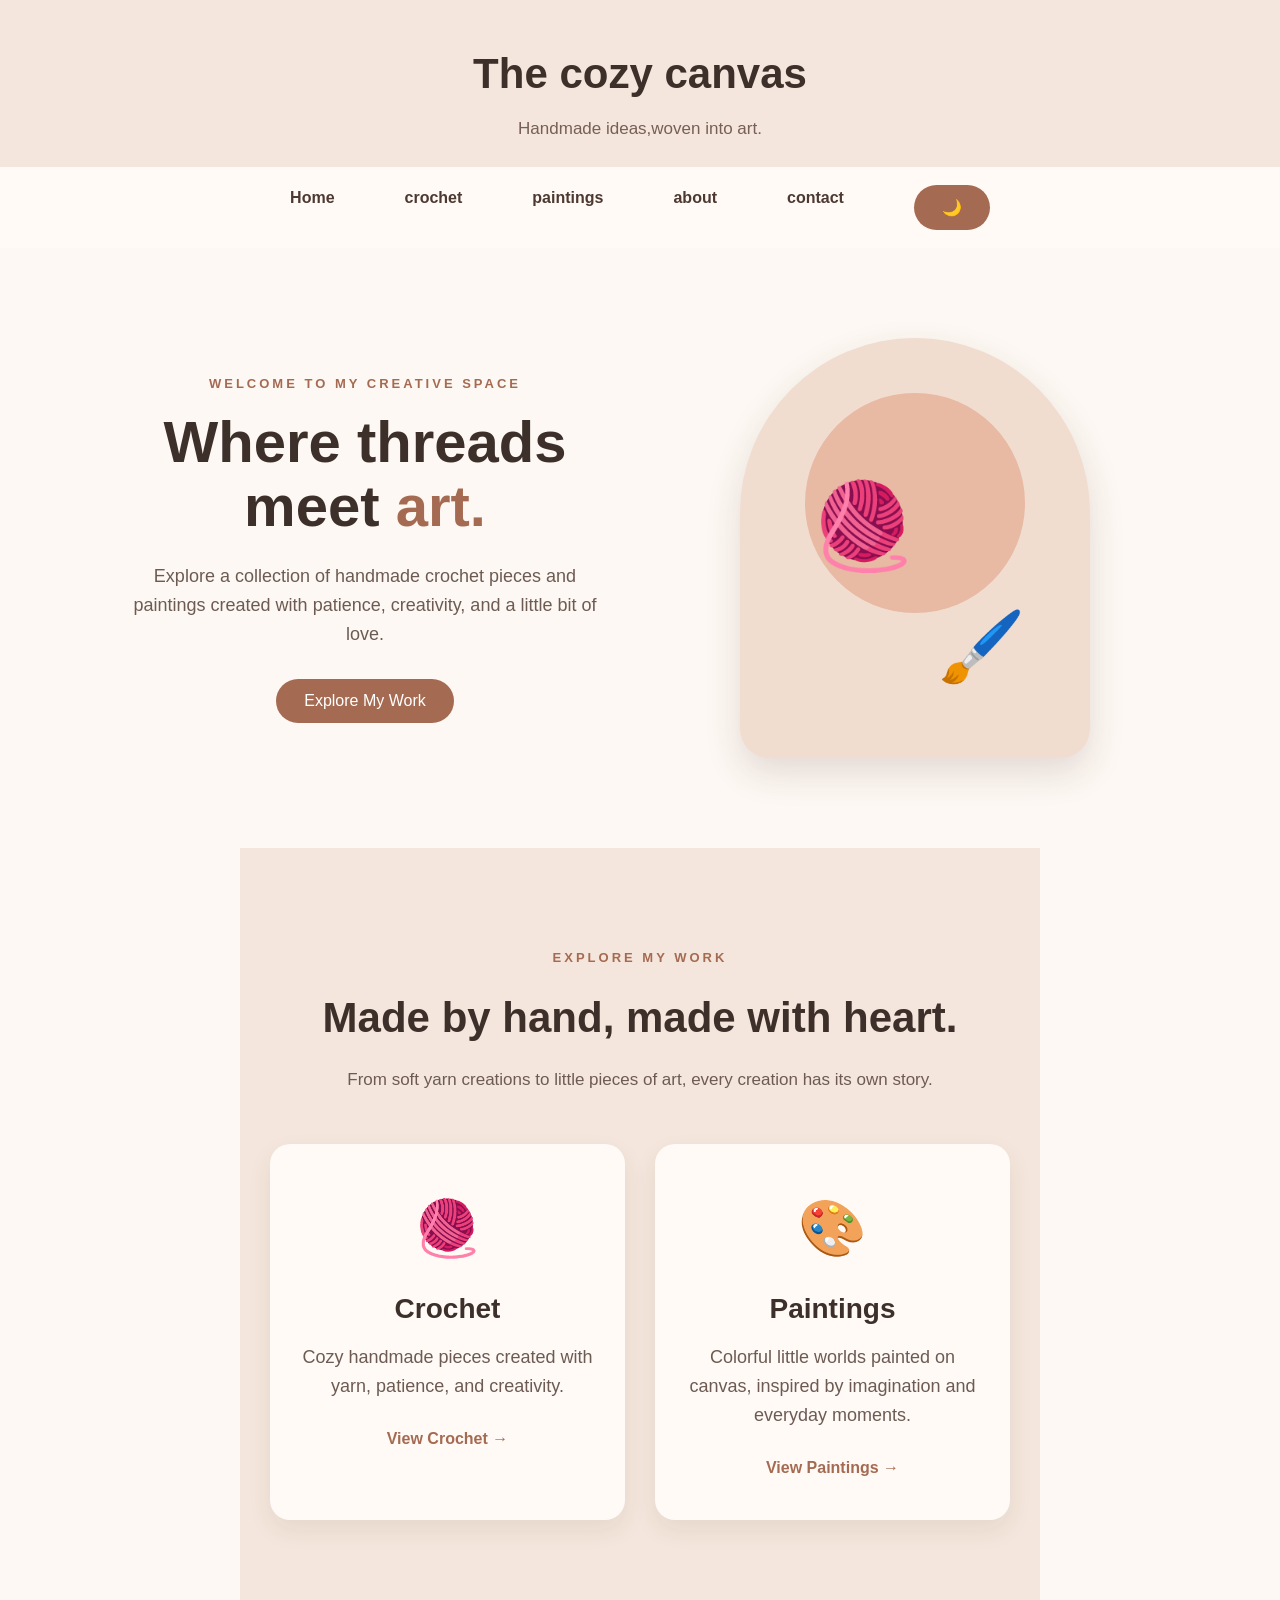
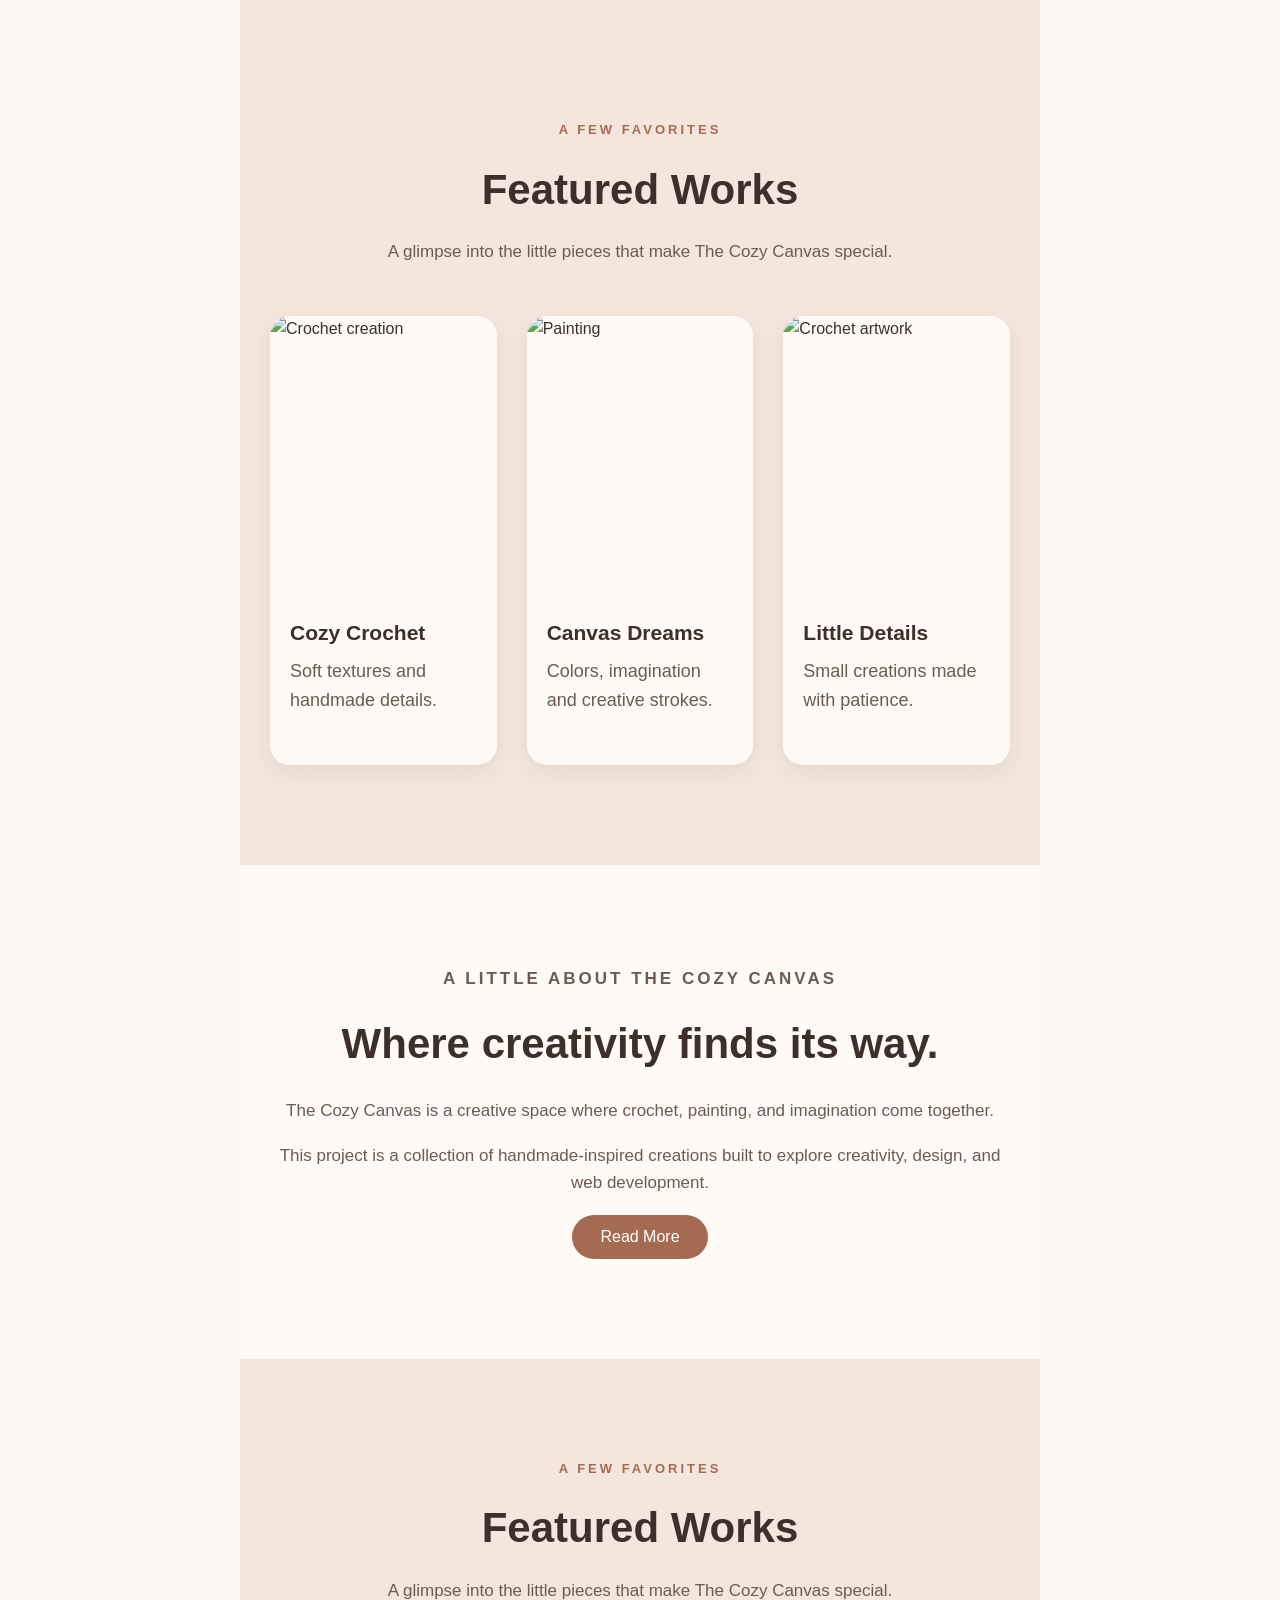
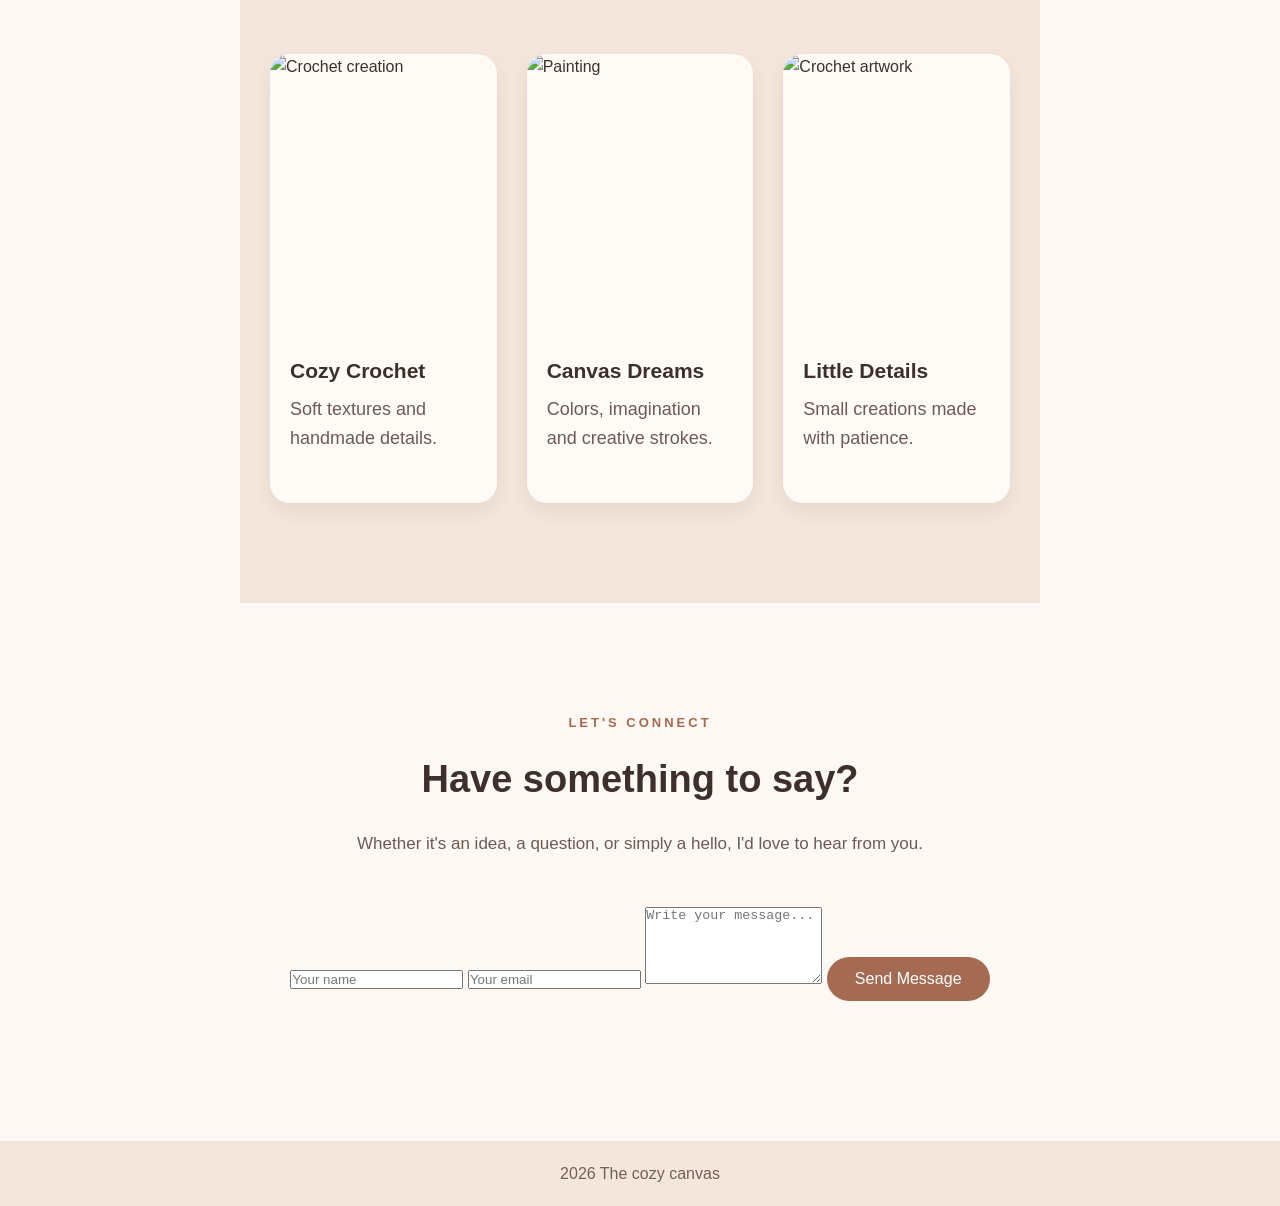
==== index.html @ 2fbc09f1 "Add files via upload" ====
<!DOCTYPE html>
<html lang="en">
<head>
    <meta charset="UTF-8">
    <meta name="viewport" content="width=device-width, initial-scale=1.0">
    <title>The cozy canvas</title>
   <link rel="stylesheet" href="style.css"

</head>
<body>
    <header>
        <h1>The cozy canvas</h1>
        <p>Handmade ideas,woven into art.</p>
    </header>

     <nav>
        <a href="#">Home</a>
            <br>
        <a href="#">crochet</a>
        <br>
        <a href="#">paintings</a>
        <br>
        <a href="#">about</a>
        <br>
        <a href="#">contact</a>
        <br>
        <button id="darkModeButton">🌙</button>
     </nav>
     <main>
          

    <section class="hero">

        <div class="hero-text">
            <p class="small-heading">WELCOME TO MY CREATIVE SPACE</p>

            <h2>Where threads meet <span>art.</span></h2>

            <p>
                Explore a collection of handmade crochet pieces
                and paintings created with patience, creativity,
                and a little bit of love.
            </p>

            <button>Explore My Work</button>
        </div>

        <div class="hero-visual">
            <div class="art-card">
                <div class="circle"></div>
                <div class="yarn">🧶</div>
                <div class="brush">🖌️</div>
            </div>
        </div>

    </section>

     <section class="creations">

    <p class="small-heading">EXPLORE MY WORK</p>

    <h2>Made by hand, made with heart.</h2>

    <p class="section-intro">
        From soft yarn creations to little pieces of art,
        every creation has its own story.
    </p>

    <div class="creation-cards">

        <div class="creation-card">
            <div class="card-icon">🧶</div>

            <h3>Crochet</h3>

            <p>
                Cozy handmade pieces created with yarn,
                patience, and creativity.
            </p>

            <a href="crochet.html">View Crochet →</a>
        </div>


        <div class="creation-card">
            <div class="card-icon">🎨</div>

            <h3>Paintings</h3>

            <p>
                Colorful little worlds painted on canvas,
                inspired by imagination and everyday moments.
            </p>

            <a href="paintings.html">View Paintings →</a>
        </div>

    </div>

</section>
<section class="featured">

    <p class="small-heading">A FEW FAVORITES</p>

    <h2>Featured Works</h2>

    <p class="section-intro">
        A glimpse into the little pieces that make
        The Cozy Canvas special.
    </p>

    <div class="featured-grid">

        <div class="featured-card">
            <img src="images/shelter-nvU0TjYQoBY-unsplash.jpg" alt="Crochet creation">

            <div class="featured-info">
                <h3>Cozy Crochet</h3>
                <p>Soft textures and handmade details.</p>
            </div>
        </div>


        <div class="featured-card">
            <img src="images/shannia-christanty-ci1YaaXscJw-unsplash.jpg" alt="Painting">

            <div class="featured-info">
                <h3>Canvas Dreams</h3>
                <p>Colors, imagination and creative strokes.</p>
            </div>
        </div>


        <div class="featured-card">
            <img src="images/image.png" alt="Crochet artwork">

            <div class="featured-info">
                <h3>Little Details</h3>
                <p>Small creations made with patience.</p>
            </div>
        </div>

    </div>

</section>
<section class="about">

    <div class="about-content">

        <p class="small-heading">A LITTLE ABOUT THE COZY CANVAS</p>

        <h2>Where creativity finds its way.</h2>

        <p>
            The Cozy Canvas is a creative space where crochet,
            painting, and imagination come together.
        </p>

        <p>
            This project is a collection of handmade-inspired
            creations built to explore creativity, design,
            and web development.
        </p>

        <button id="aboutButton">Read More</button>

        <p id="aboutMore" class="hidden-text">
            Every piece has its own character, and every design
            begins with a simple idea. The Cozy Canvas is about
            enjoying the process of creating something beautiful
            from scratch.
        </p>

    </div>

</section>
<section class="featured">

    <p class="small-heading">A FEW FAVORITES</p>

    <h2>Featured Works</h2>

    <p class="section-intro">
        A glimpse into the little pieces that make
        The Cozy Canvas special.
    </p>

    <div class="featured-grid">

        <div class="featured-card">
            <img src="images/hasnain-ayaz-eFxOn36fEMc-unsplash.jpg" alt="Crochet creation">

            <div class="featured-info">
                <h3>Cozy Crochet</h3>
                <p>Soft textures and handmade details.</p>
            </div>
        </div>

        <div class="featured-card">
            <img src="images/shannia-christanty-ci1YaaXscJw-unsplash.jpg" alt="Painting">

            <div class="featured-info">
                <h3>Canvas Dreams</h3>
                <p>Colors, imagination and creative strokes.</p>
            </div>
        </div>

        <div class="featured-card">
            <img src="images/image.png" alt="Crochet artwork">

            <div class="featured-info">
                <h3>Little Details</h3>
                <p>Small creations made with patience.</p>
            </div>
        </div>

    </div>

</section>
<section class="contact">

    <p class="small-heading">LET'S CONNECT</p>

    <h2>Have something to say?</h2>

    <p class="section-intro">
        Whether it's an idea, a question, or simply a hello,
        I'd love to hear from you.
    </p>

    <form id="contactForm">

        <input
            type="text"
            id="name"
            placeholder="Your name"
            required
        >

        <input
            type="email"
            id="email"
            placeholder="Your email"
            required
        >

        <textarea
            id="message"
            placeholder="Write your message..."
            rows="5"
            required
        ></textarea>

        <button type="submit">Send Message</button>

    </form>

    <p id="formMessage"></p>

</section>

     </main>
<footer>
    <p>2026 The cozy canvas</p>
</footer>
<script src="script.js"></script>
</body>
</html>
---- style.css ----
*{
    margin:0;
    padding:0;
    box-sizing:border-box;
}

body {
       font-family:Arial, sans-serif;
       background-color: #fdf8f3;
       color: #3d302b;
       line-height:1.6 ;

}

header{
        text-align:center;
        padding:40px 20px 25px;
        background-color:#f4e6dc;
}

header h1{
    font-size: 42px;
    margin-bottom:8px;

}

header  p {
    font-size: 17px;
    color:#765f55;
}
 
nav{
    display: flex;
    justify-content: center;
    gap: 35px;
    padding:18px ;
    background-color: #fffaf6;
    border-bottom: 1px solid #eadbd();
}
   
nav a {
      text-decoration: none;
      color: #4d3932;
      font-weight: bold;
}

nav a:hover {
      color:#a56b52;

}

main {
    min-height: 500px;
}

main section {
    text-align: center;
    max-width: 800px;
    margin: auto;
    padding: 110px 20px;
}

main h2 {
    font-size: 38px;
    margin-bottom: 20px;
}

main p {
    font-size: 18px;
    color: #6d5b53;
    margin-bottom: 30px;
}

/* Button */
button {
    padding: 13px 28px;
    border: none;
    border-radius: 25px;
    background-color: #a56b52;
    color: white;
    font-size: 16px;
    cursor: pointer;
}

button:hover {
    background-color: #84533f;
}

/* Footer */
footer {
    text-align: center;
    padding: 20px;
    background-color: #f4e6dc;
    color: #765f55;
}

/* Hero section */

.hero {
    max-width: 1100px;
    margin: auto;
    min-height: 600px;
    padding: 80px 30px;

    display: flex;
    align-items: center;
    justify-content: space-between;
    gap: 60px;
}

.hero-text {
    flex: 1;
}

.small-heading {
    font-size: 13px;
    letter-spacing: 3px;
    color: #a56b52;
    font-weight: bold;
    margin-bottom: 15px;
}

.hero-text h2 {
    font-size: 58px;
    line-height: 1.1;
    margin-bottom: 25px;
}

.hero-text h2 span {
    color: #a56b52;
}

.hero-text > p:not(.small-heading) {
    max-width: 500px;
    font-size: 18px;
    margin-bottom: 30px;
}

/* Visual */

.hero-visual {
    flex: 1;
    display: flex;
    justify-content: center;
}

.art-card {
    width: 350px;
    height: 420px;
    background-color: #f1ddd0;
    border-radius: 180px 180px 30px 30px;
    position: relative;
    overflow: hidden;
    box-shadow: 0 15px 35px rgba(80, 50, 40, 0.15);
}

.circle {
    width: 220px;
    height: 220px;
    background-color: #e8b9a3;
    border-radius: 50%;
    position: absolute;
    top: 55px;
    left: 65px;
}

.yarn {
    position: absolute;
    font-size: 85px;
    top: 120px;
    left: 70px;
}

.brush {
    position: absolute;
    font-size: 70px;
    bottom: 55px;
    right: 65px;
}

/* Creations section */

.creations {
    text-align: center;
    padding: 100px 30px;
    background-color: #f4e6dc;
}

.creations h2 {
    font-size: 42px;
    margin-bottom: 15px;
}

.section-intro {
    max-width: 600px;
    margin: 0 auto 50px;
    color: #6d5b53;
    font-size: 17px;
}

.creation-cards {
    max-width: 900px;
    margin: auto;

    display: flex;
    justify-content: center;
    gap: 30px;
}

.creation-card {
    background-color: #fffaf6;
    width: 380px;
    padding: 40px 30px;

    border-radius: 20px;

    box-shadow: 0 10px 25px rgba(80, 50, 40, 0.08);

    transition: transform 0.3s ease;
}

.creation-card:hover {
    transform: translateY(-8px);
}

.card-icon {
    font-size: 55px;
    margin-bottom: 15px;
}

.creation-card h3 {
    font-size: 28px;
    margin-bottom: 12px;
}

.creation-card p {
    color: #6d5b53;
    margin-bottom: 25px;
}

.creation-card a {
    color: #a56b52;
    text-decoration: none;
    font-weight: bold;
}

.creation-card a:hover {
    text-decoration: underline;
}

.gallery img {
      width: 100%;
      height:280px;
      object-fit:cover;
      border-radius:15px;
}

.gallery img {
      width: 100%;
      height:280px;
      object-fit:cover;
      border-radius:15px;
}

/* Gallery layout */

.gallery {
    max-width: 1100px;
    margin: 50px auto;

    display: grid;
    grid-template-columns: repeat(3, 1fr);
    gap: 30px;
}



/* Gallery card */

.gallery-item {
    background-color: #fffaf6;
    border-radius: 20px;
    overflow: hidden;

    box-shadow: 0 8px 20px rgba(80, 50, 40, 0.08);

    transition: transform 0.35s ease,
                box-shadow 0.35s ease;
}

/* Image container */

.gallery-item img {
    width: 100%;
    height: 280px;
    object-fit: cover;

    display: block;

    transition: transform 0.5s ease;
}

/* Card text */

.gallery-item h3 {
    padding: 20px 15px;
    margin: 0;

    font-size: 20px;
    text-align: center;
}

/* Hover effect */

.gallery-item:hover {
    transform: translateY(-8px);

    box-shadow: 0 18px 35px rgba(80, 50, 40, 0.16);
}

.gallery-item:hover img {
    transform: scale(1.06);
}

/* About section */

.about {
    padding: 100px 30px;
    background-color: #fffaf6;
}

.about-content {
    max-width: 800px;
    margin: auto;
    text-align: center;
}

.about h2 {
    font-size: 42px;
    margin-bottom: 20px;
}

.about p {
    color: #6d5b53;
    font-size: 17px;
    margin-bottom: 18px;
}

.hidden-text {
    display: none;
}

.hidden-text.show {
    display: block;
}

/* Mobile responsive design */

@media (max-width: 768px) {

    /* Header */

    header {
        padding: 30px 15px 20px;
    }

    header h1 {
        font-size: 32px;
    }
    @media (max-width: 768px) {

    .featured {
        padding: 70px 20px;
    }

    .featured h2 {
        font-size: 32px;
    }

    .featured-grid {
        grid-template-columns: 1fr;
    }

}

    /* Navigation */

    nav {
        gap: 15px;
        flex-wrap: wrap;
        padding: 15px 10px;
    }

    nav a {
        font-size: 14px;
    }

    /* Hero */

    .hero {
        flex-direction: column;
        text-align: center;
        padding: 60px 20px;
        gap: 40px;
    }

    .hero-text h2 {
        font-size: 42px;
    }

    .hero-text > p:not(.small-heading) {
        font-size: 16px;
    }

    .hero-visual {
        width: 100%;
    }

    .art-card {
        width: 280px;
        height: 340px;
    }

    /* Creations */

    .creations {
        padding: 70px 20px;
    }

    .creations h2 {
        font-size: 32px;
    }

    .creation-cards {
        flex-direction: column;
        align-items: center;
    }

    .creation-card {
        width: 100%;
        max-width: 380px;
    }

    /* About */

    .about {
        padding: 70px 20px;
    }

    .about h2 {
        font-size: 32px;
    }

}

/* Gallery Design */

.gallery {
    max-width: 1100px;
    margin: 50px auto;
    display: grid;
    grid-template-columns: repeat(3, 1fr);
    gap: 30px;
}

.gallery-item {
    background-color: #fffaf6;
    border-radius: 20px;
    overflow: hidden;
    box-shadow: 0 8px 20px rgba(80, 50, 40, 0.08);

    transition: transform 0.35s ease,
                box-shadow 0.35s ease;
}

.gallery-item img {
    width: 100%;
    height: 280px;
    object-fit: cover;
    display: block;

    transition: transform 0.5s ease;
}

.gallery-item h3 {
    padding: 20px 15px;
    margin: 0;
    font-size: 20px;
    text-align: center;
}

.gallery-item:hover {
    transform: translateY(-8px);
    box-shadow: 0 18px 35px rgba(80, 50, 40, 0.16);
}

.gallery-item:hover img {
    transform: scale(1.06);
}

/* Featured works */

.featured {
    padding: 100px 30px;
    text-align: center;
    background-color: #f4e6dc;
}

.featured h2 {
    font-size: 42px;
    margin-bottom: 15px;
}

.featured-grid {
    max-width: 1100px;
    margin: 50px auto 0;

    display: grid;
    grid-template-columns: repeat(3, 1fr);
    gap: 30px;
}

.featured-card {
    background-color: #fffaf6;
    border-radius: 20px;
    overflow: hidden;

    text-align: left;

    box-shadow: 0 8px 20px rgba(80, 50, 40, 0.08);

    transition: transform 0.35s ease,
                box-shadow 0.35s ease;
}

.featured-card img {
    width: 100%;
    height: 280px;
    object-fit: cover;
    display: block;

    transition: transform 0.5s ease;
}

.featured-info {
    padding: 20px;
}

.featured-info h3 {
    margin-bottom: 8px;
    font-size: 21px;
}

.featured-info p {
    color: #6d5b53;
}

.featured-card:hover {
    transform: translateY(-8px);
    box-shadow: 0 18px 35px rgba(80, 50, 40, 0.15);
}

.featured-card:hover img {
    transform: scale(1.05);
}



/* Dark mode */

body.dark-mode {
    background-color: #211c1a;
    color: #f8eee8;
}

body.dark-mode header,
body.dark-mode footer {
    background-color: #302825;
}

body.dark-mode nav {
    background-color: #28211f;
    border-color: #443936;
}

body.dark-mode nav a {
    color: #f3ddd1;
}

body.dark-mode .creations,
body.dark-mode .featured {
    background-color: #302825;
}

body.dark-mode .creation-card,
body.dark-mode .featured-card,
body.dark-mode .gallery-item {
    background-color: #382f2c;
    color: #f8eee8;
}

body.dark-mode .contact {
    background-color: #211c1a;
}

body.dark-mode .contact input,
body.dark-mode .contact textarea {
    background-color: #302825;
    color: white;
    border-color: #594a44;
}

body.dark-mode .about {
    background-color: #211c1a;
}

body.dark-mode .about p,
body.dark-mode .section-intro,
body.dark-mode .featured-info p {
    color: #d5c2b9;
}

/* Featured Works */

.featured {
    padding: 100px 30px;
    text-align: center;
    background-color: #f4e6dc;
}

.featured h2 {
    font-size: 42px;
    margin-bottom: 15px;
}

.featured-grid {
    max-width: 1100px;
    margin: 50px auto 0;

    display: grid;
    grid-template-columns: repeat(3, 1fr);
    gap: 30px;
}

.featured-card {
    background-color: #fffaf6;
    border-radius: 20px;
    overflow: hidden;
    text-align: left;

    box-shadow: 0 8px 20px rgba(80, 50, 40, 0.08);

    transition: transform 0.35s ease,
                box-shadow 0.35s ease;
}

.featured-card img {
    width: 100%;
    height: 280px;
    object-fit: cover;
    display: block;

    transition: transform 0.5s ease;
}

.featured-info {
    padding: 20px;
}

.featured-info h3 {
    margin-bottom: 8px;
    font-size: 21px;
}

.featured-info p {
    color: #6d5b53;
}

.featured-card:hover {
    transform: translateY(-8px);
    box-shadow: 0 18px 35px rgba(80, 50, 40, 0.15);
}

.featured-card:hover img {
    transform: scale(1.05);
}
[8:17 pm, 30/09/2026] JANVI ✨: /* FINAL POLISH */

body {
    font-family: "Trebuchet MS", Arial, sans-serif;
}
[8:17 pm, 30/09/2026] JANVI ✨: button {
    border: none;
    cursor: pointer;
    transition: all 0.3s ease;
}

button:hover {
    transform: translateY(-2px);
}
[8:17 pm, 30/09/2026] JANVI ✨: a {
    transition: all 0.3s ease;
}
[8:17 pm, 30/09/2026] JANVI ✨: @media (max-width: 768px) {

    h2 {
        line-height: 1.2;
    }

    .section-intro {
        padding: 0 10px;
    }

    .hero-text h2 {
        line-height: 1.15;
    }

    .contact,
    .about,
    .featured,
    .creations {
        padding-left: 20px;
        padding-right: 20px;
    }
 .img {
    max-width: 100%;
}
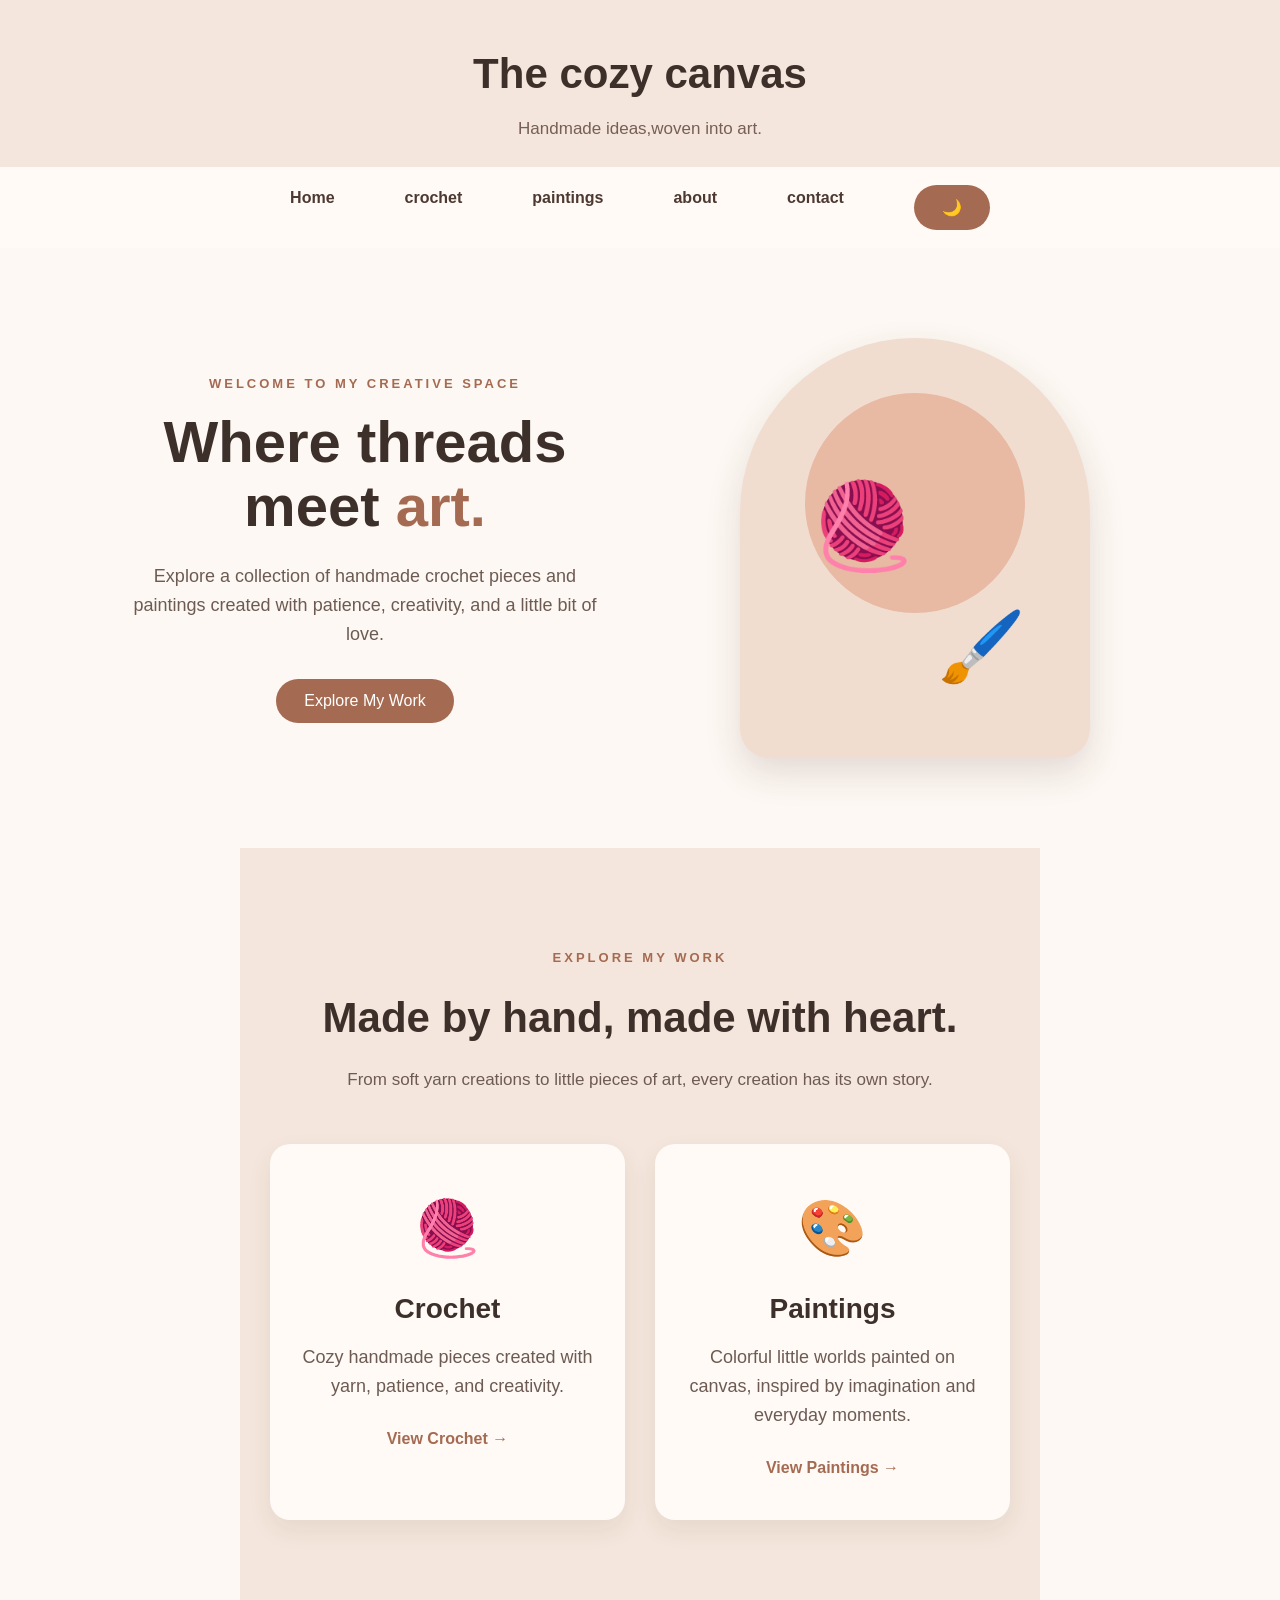
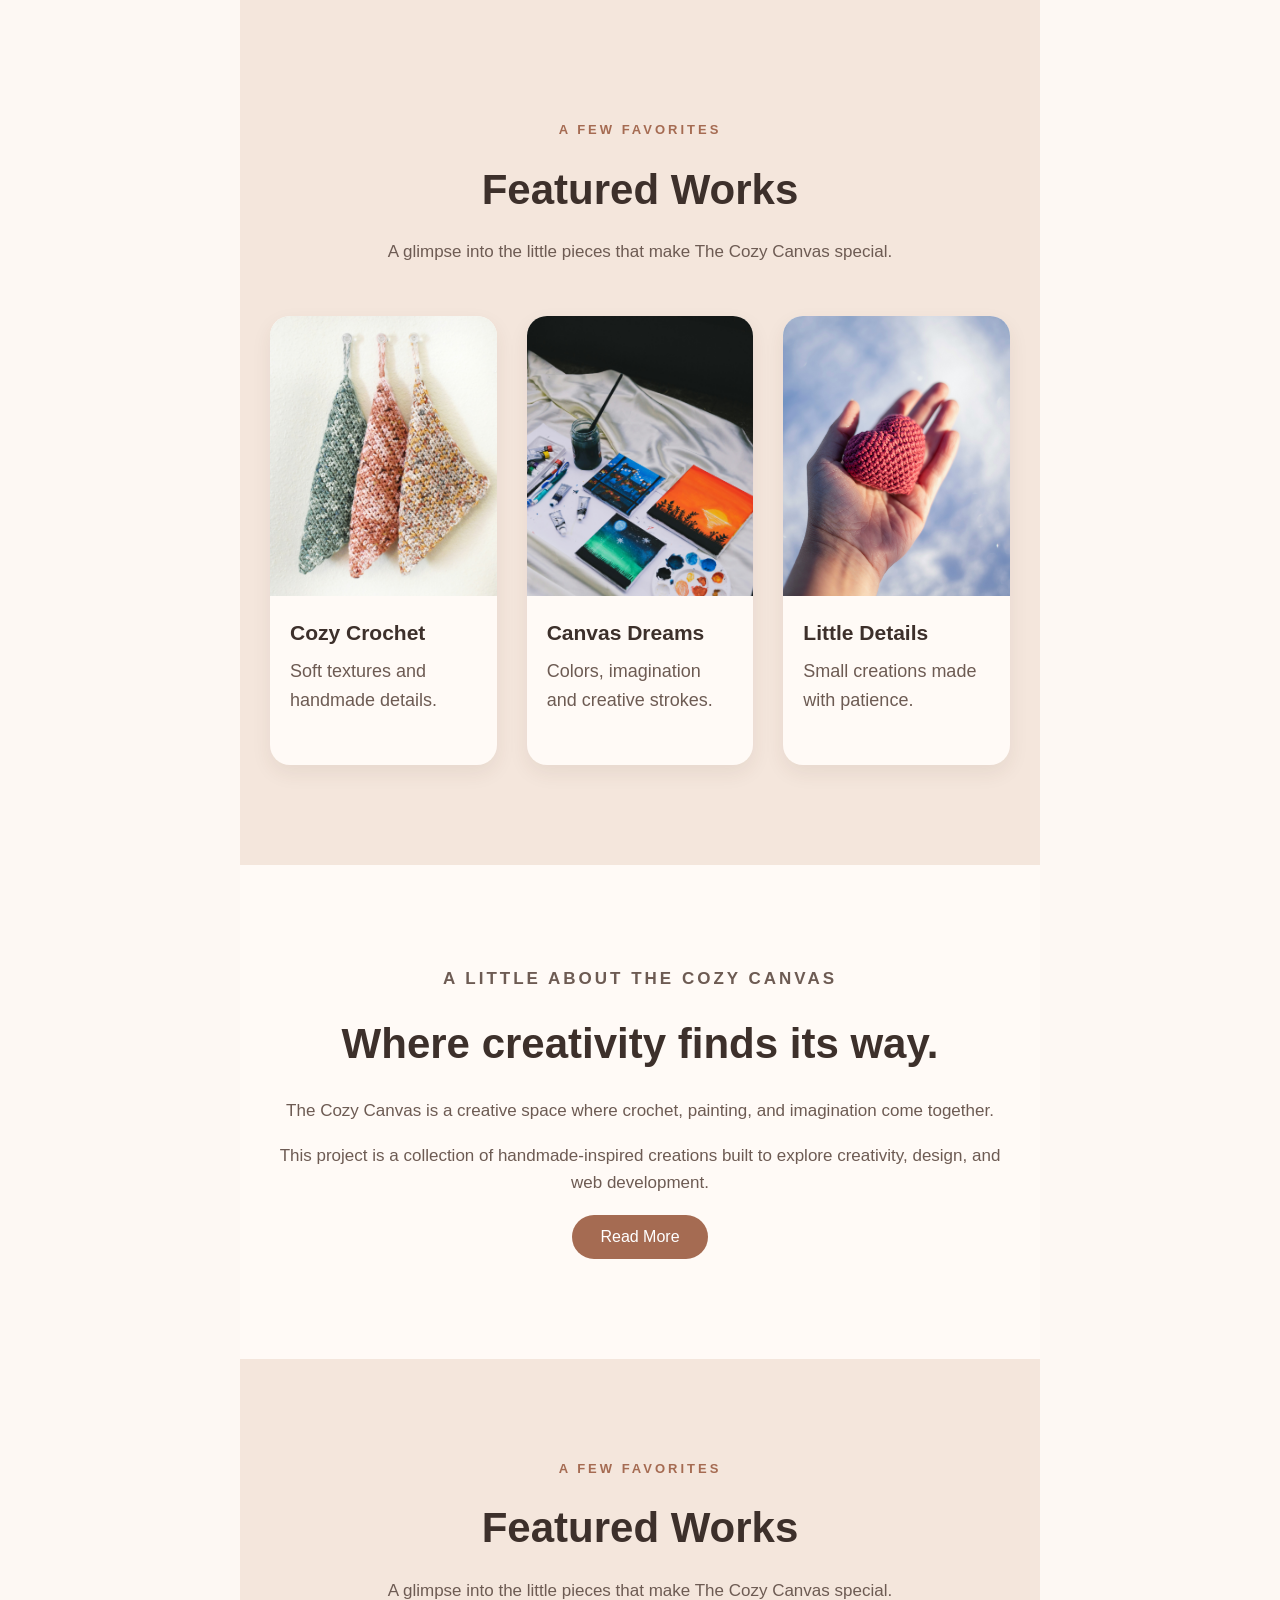
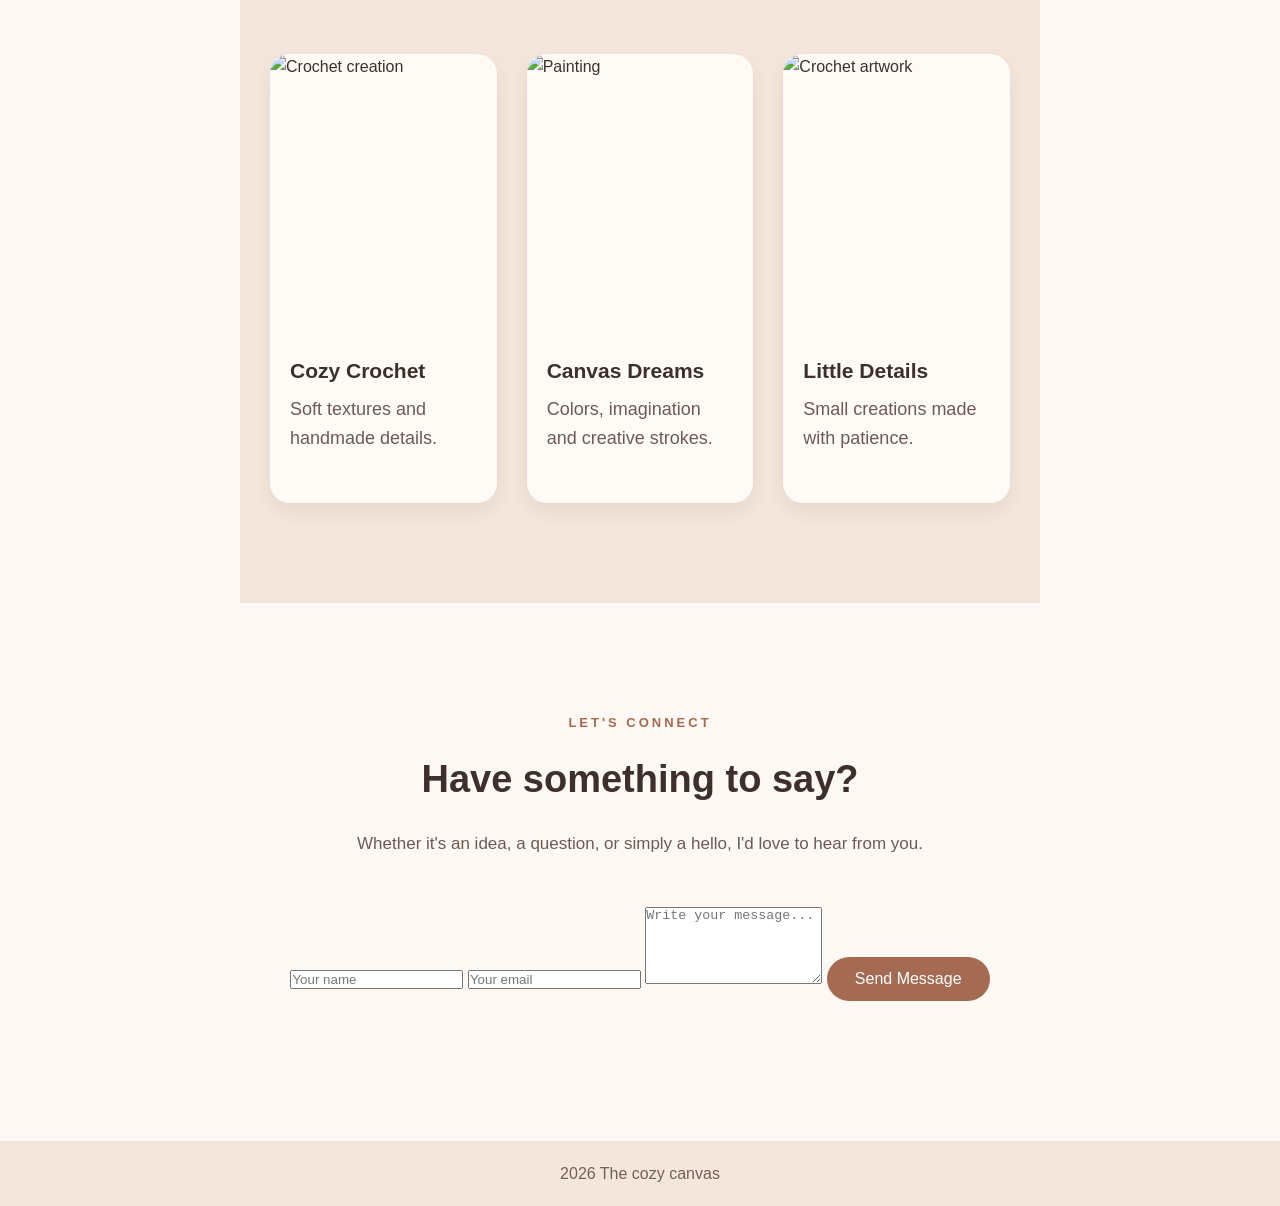
==== commit 6a413ba0: "Update index.html" ====
--- a/index.html
+++ b/index.html
@@ -112,7 +112,7 @@
     <div class="featured-grid">
 
         <div class="featured-card">
-            <img src="images/shelter-nvU0TjYQoBY-unsplash.jpg" alt="Crochet creation">
+            <img src="shelter-nvU0TjYQoBY-unsplash.jpg" alt="Crochet creation">
 
             <div class="featured-info">
                 <h3>Cozy Crochet</h3>
@@ -122,7 +122,7 @@
 
 
         <div class="featured-card">
-            <img src="images/shannia-christanty-ci1YaaXscJw-unsplash.jpg" alt="Painting">
+            <img src="shannia-christanty-ci1YaaXscJw-unsplash.jpg" alt="Painting">
 
             <div class="featured-info">
                 <h3>Canvas Dreams</h3>
@@ -132,7 +132,7 @@
 
 
         <div class="featured-card">
-            <img src="images/image.png" alt="Crochet artwork">
+            <img src="image.png" alt="Crochet artwork">
 
             <div class="featured-info">
                 <h3>Little Details</h3>
@@ -265,4 +265,4 @@
 </footer>
 <script src="script.js"></script>
 </body>
-</html>+</html>
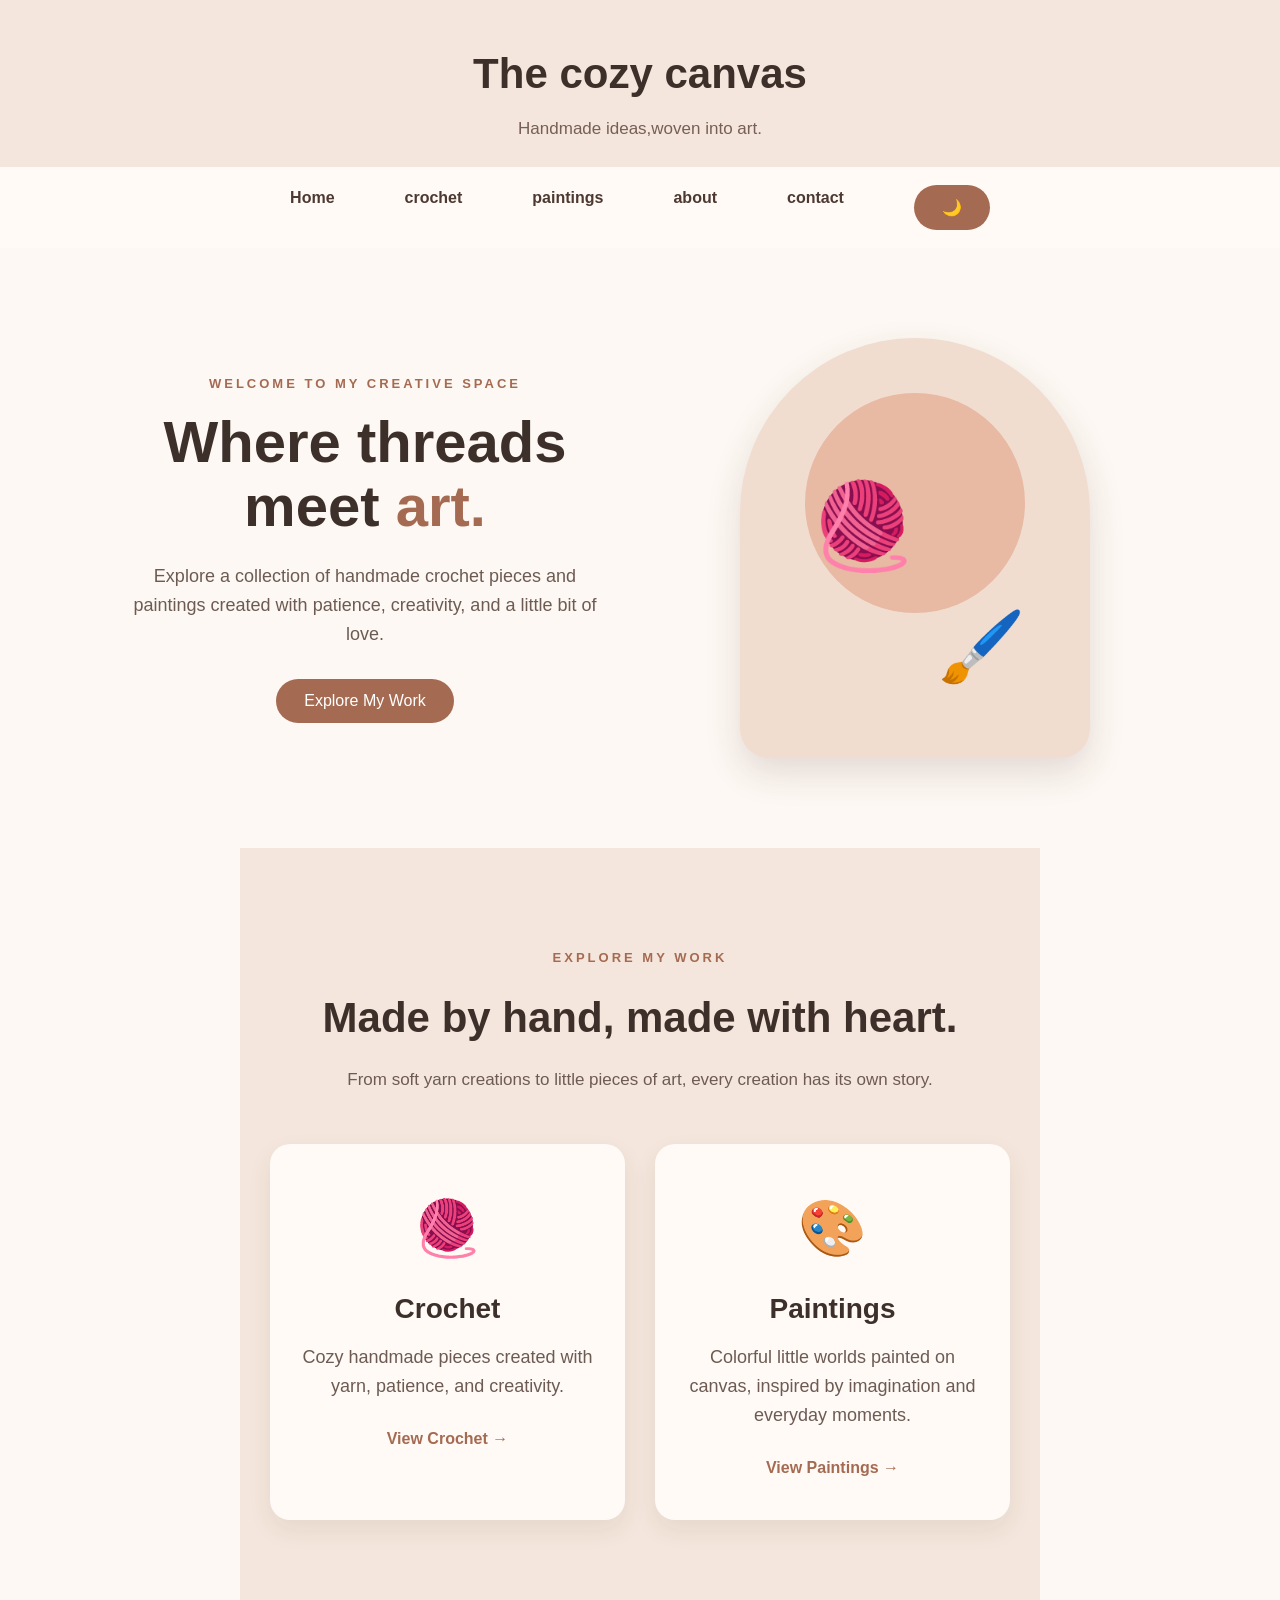
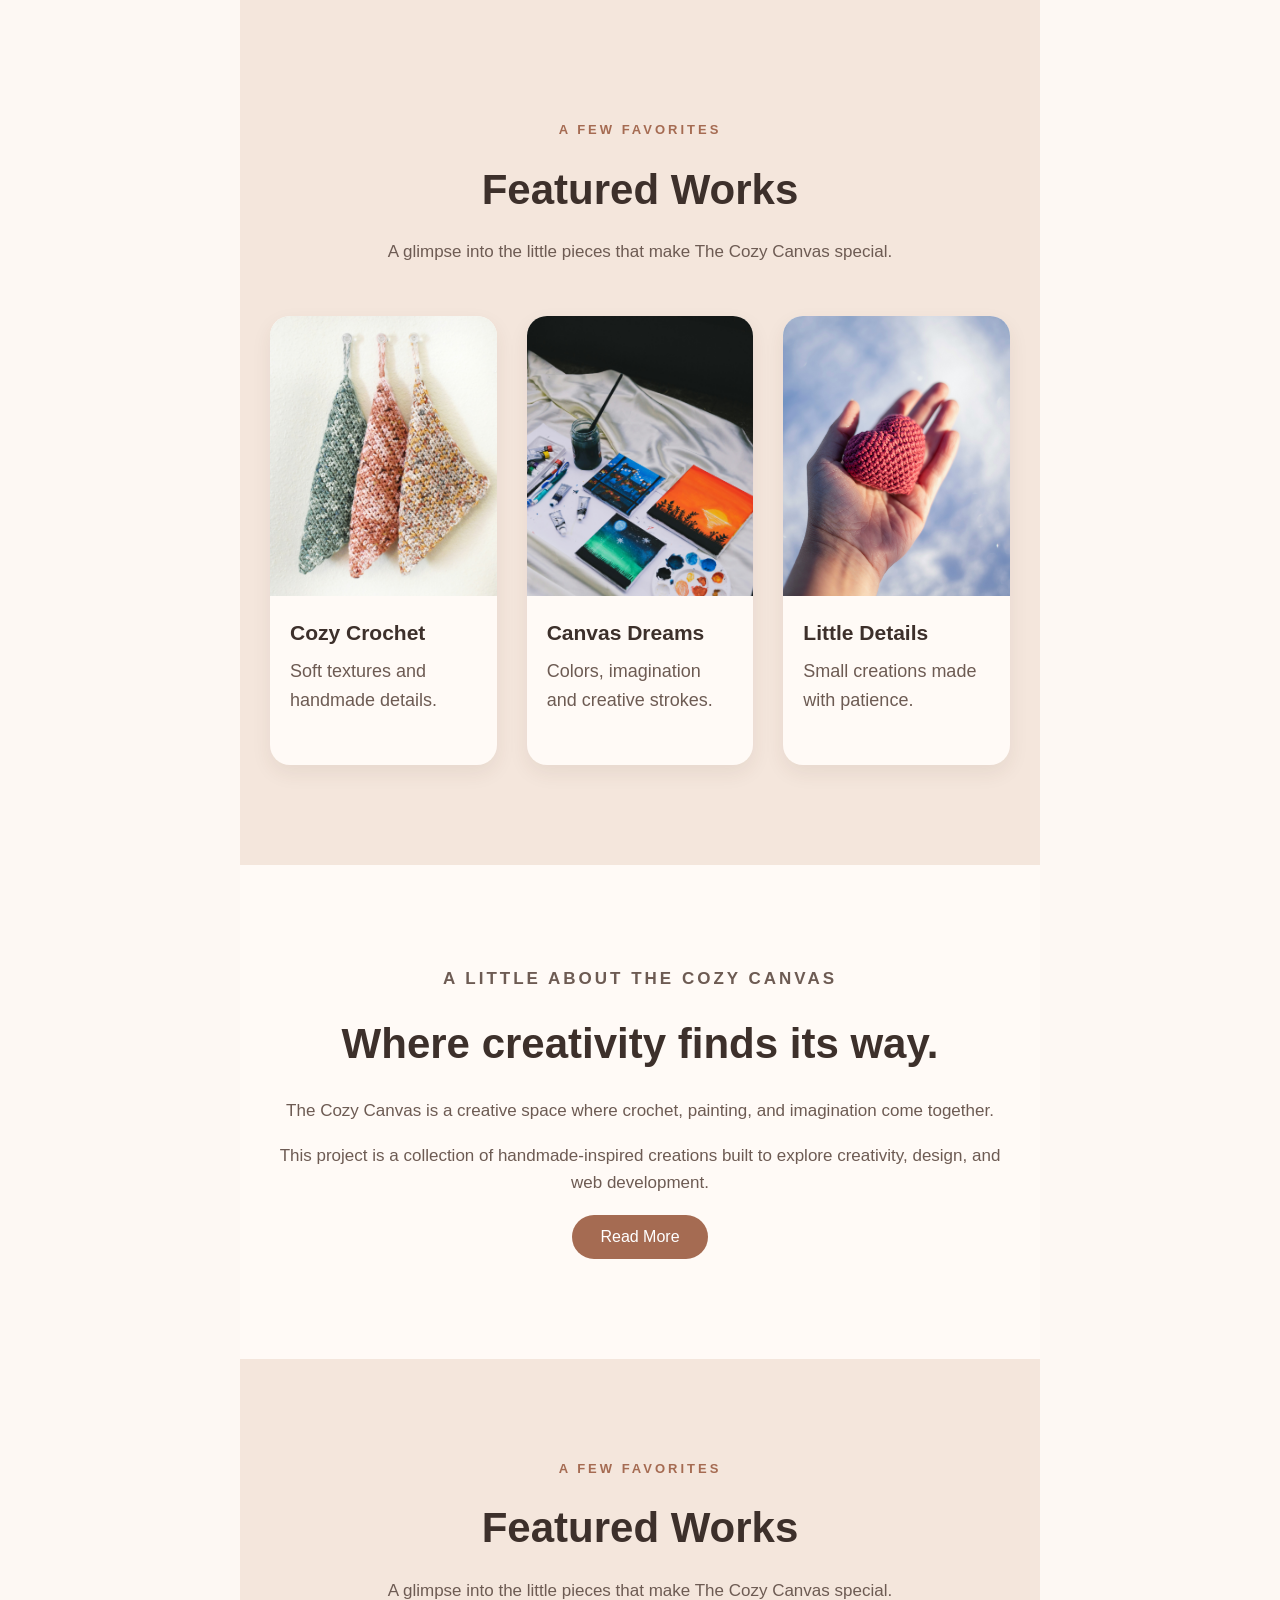
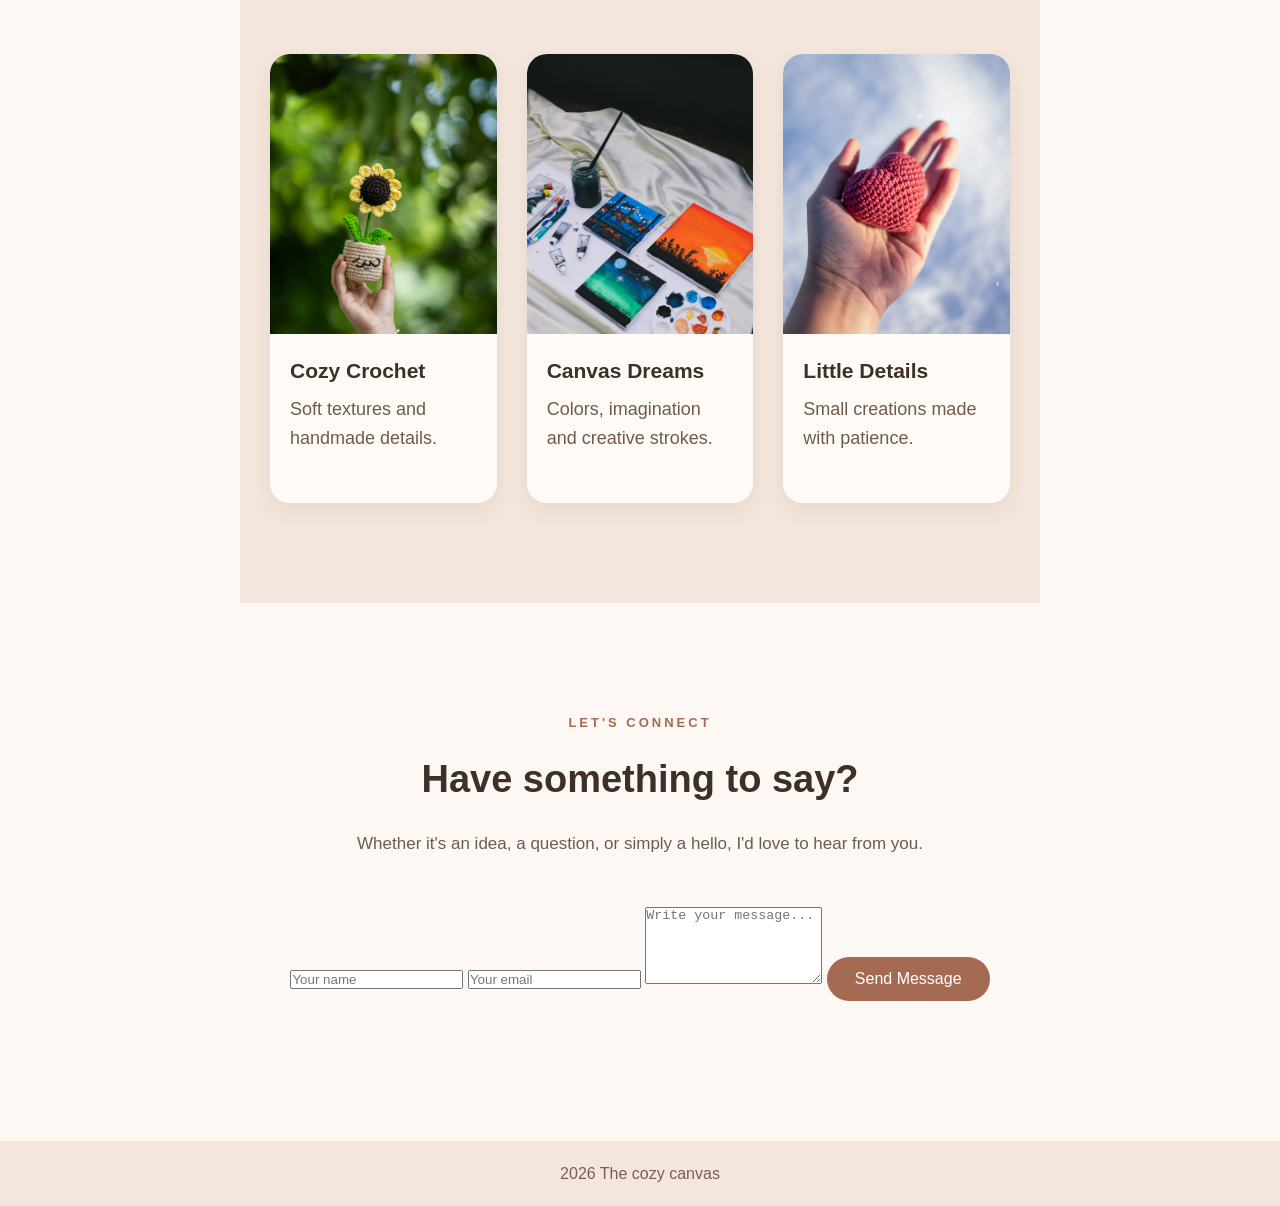
==== commit e4e3d29c: "Update index.html" ====
--- a/index.html
+++ b/index.html
@@ -1,3 +1,4 @@
+
 <!DOCTYPE html>
 <html lang="en">
 <head>
@@ -188,7 +189,7 @@
     <div class="featured-grid">
 
         <div class="featured-card">
-            <img src="images/hasnain-ayaz-eFxOn36fEMc-unsplash.jpg" alt="Crochet creation">
+            <img src="hasnain-ayaz-eFxOn36fEMc-unsplash.jpg" alt="Crochet creation">
 
             <div class="featured-info">
                 <h3>Cozy Crochet</h3>
@@ -197,7 +198,7 @@
         </div>
 
         <div class="featured-card">
-            <img src="images/shannia-christanty-ci1YaaXscJw-unsplash.jpg" alt="Painting">
+            <img src="shannia-christanty-ci1YaaXscJw-unsplash.jpg" alt="Painting">
 
             <div class="featured-info">
                 <h3>Canvas Dreams</h3>
@@ -206,7 +207,7 @@
         </div>
 
         <div class="featured-card">
-            <img src="images/image.png" alt="Crochet artwork">
+            <img src="image.png" alt="Crochet artwork">
 
             <div class="featured-info">
                 <h3>Little Details</h3>
